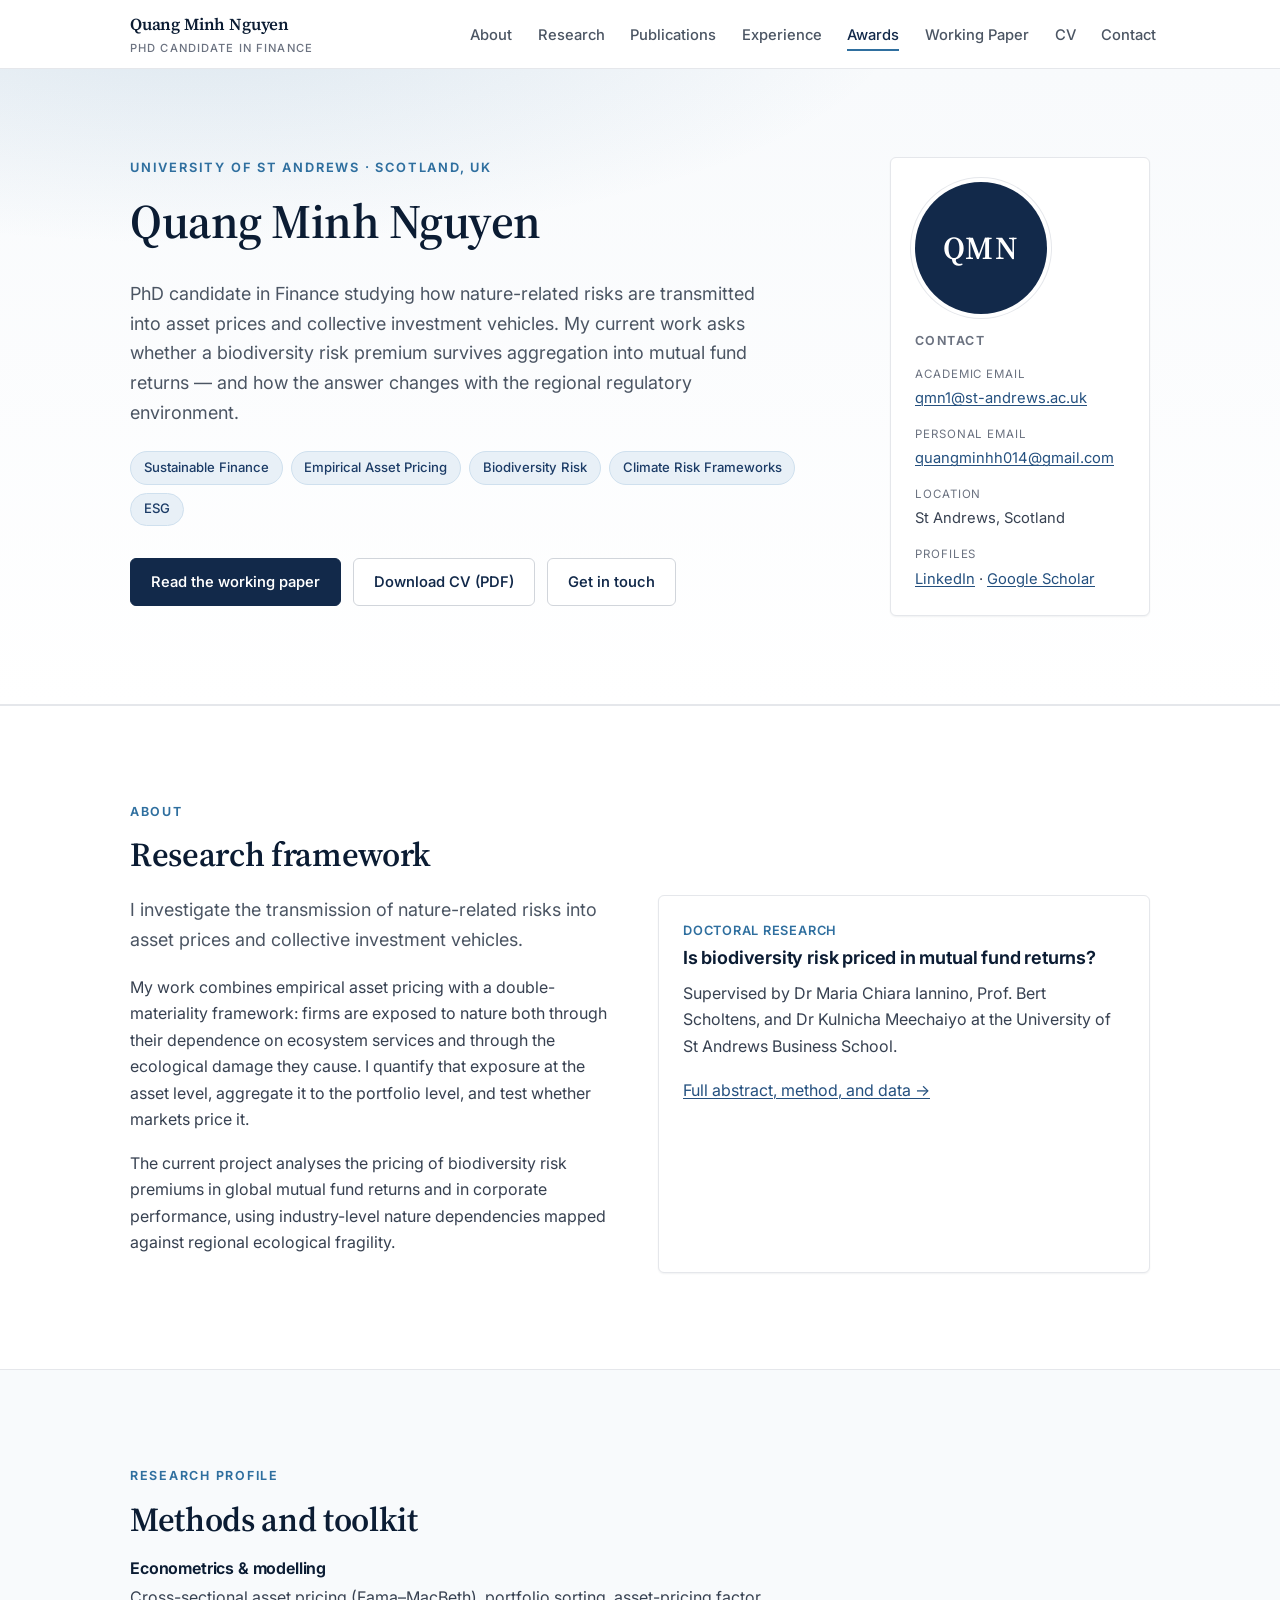
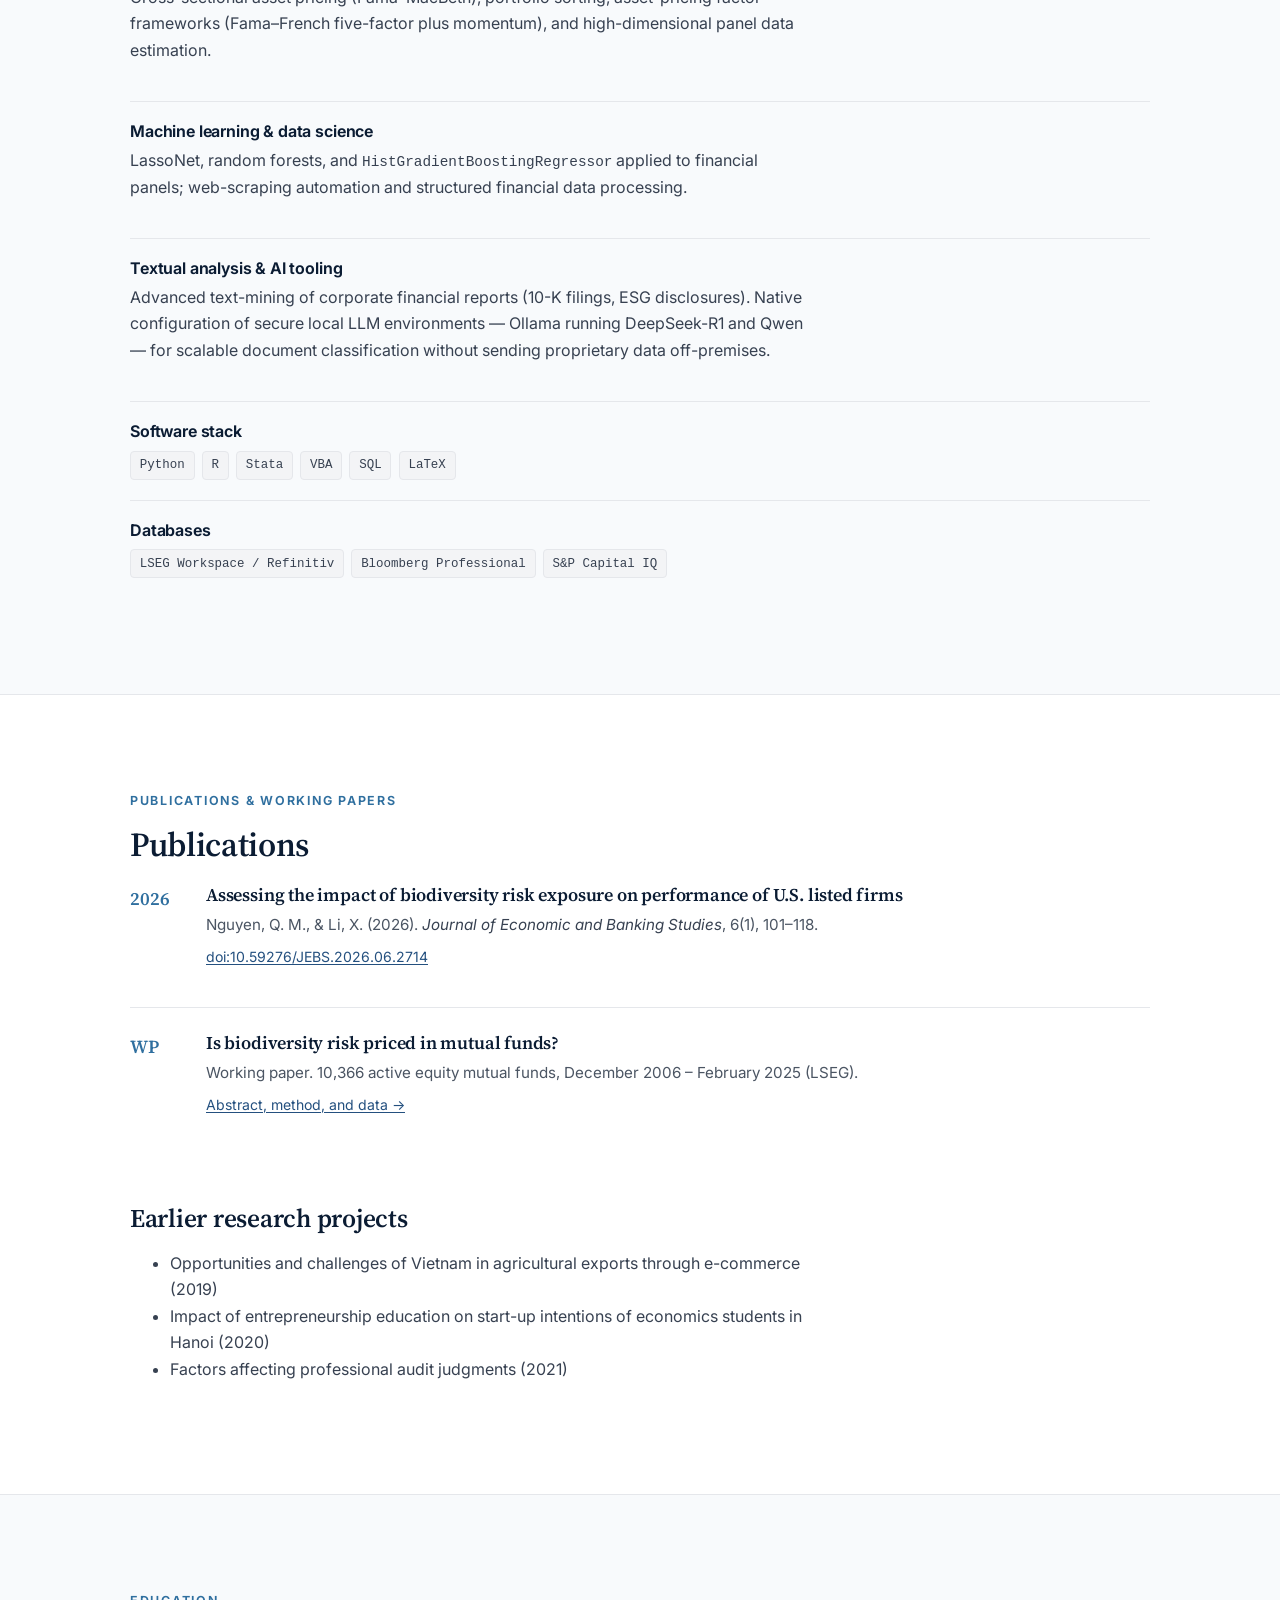
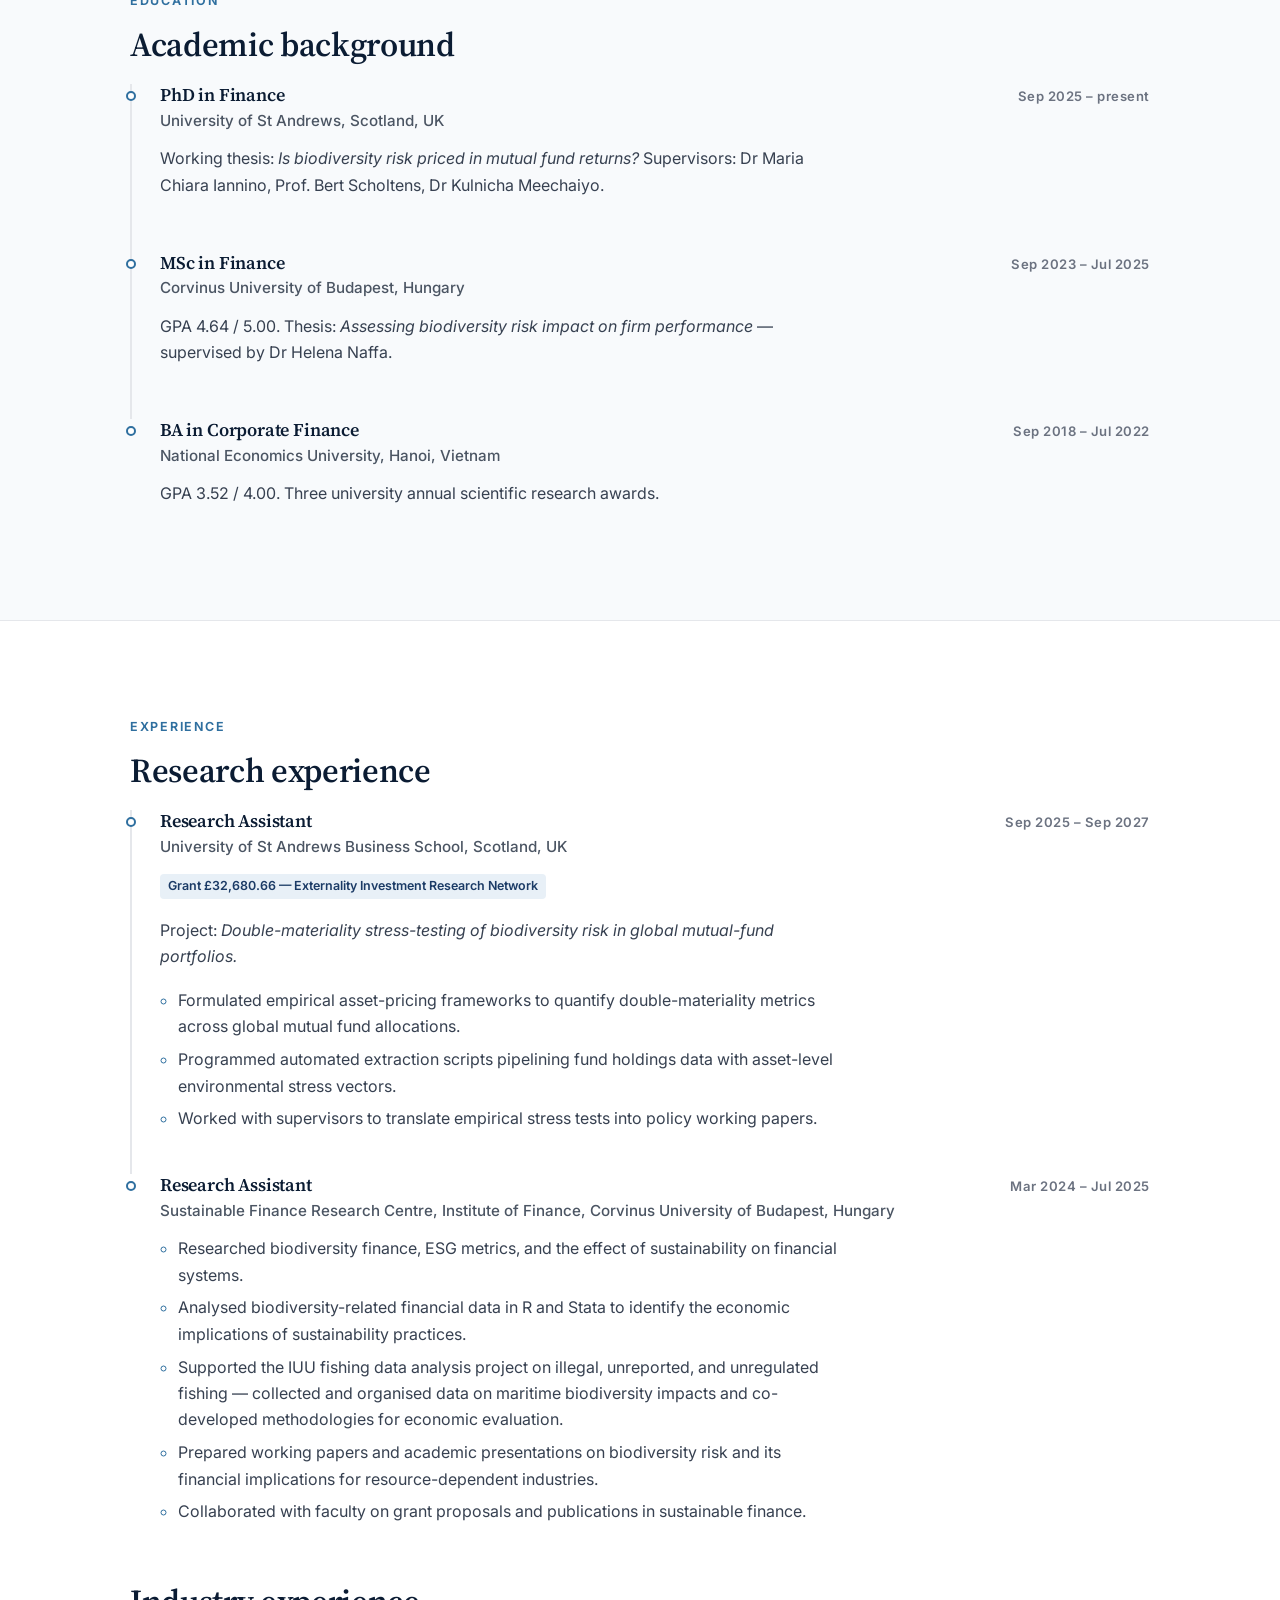
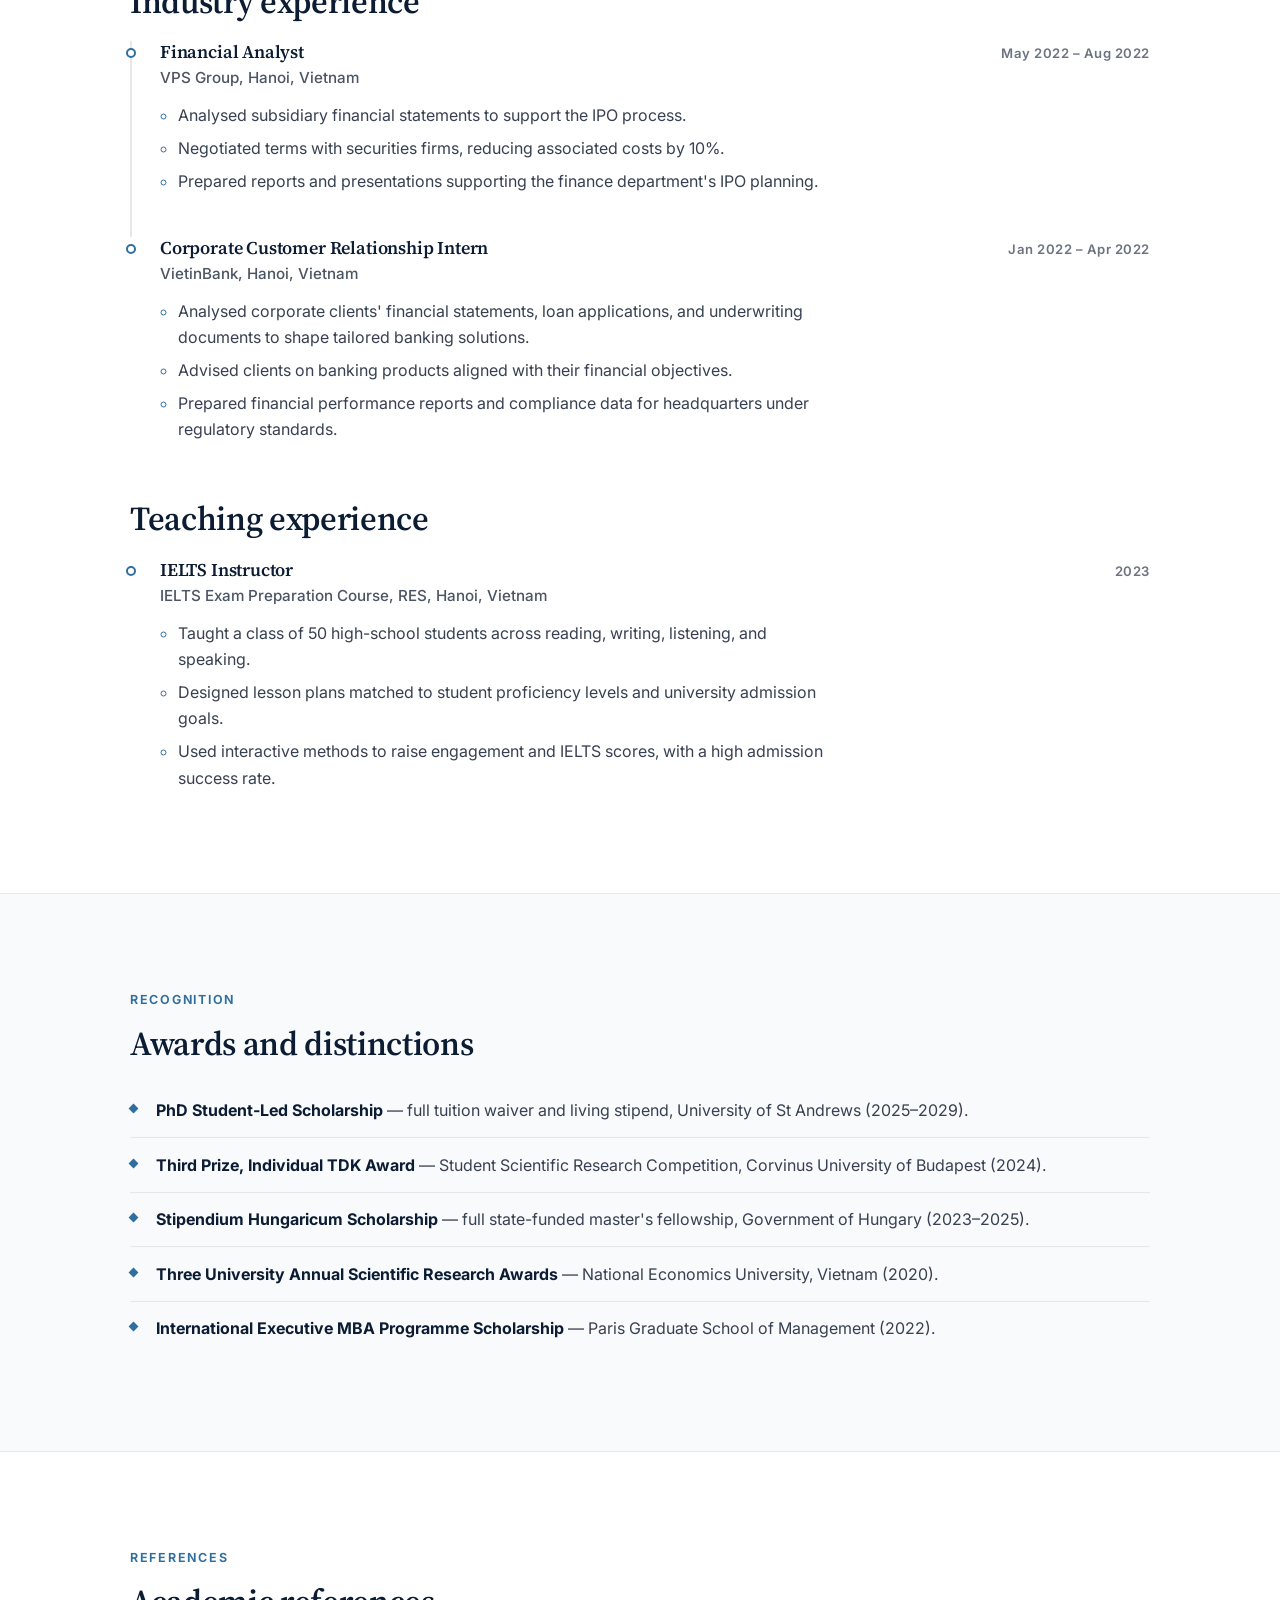
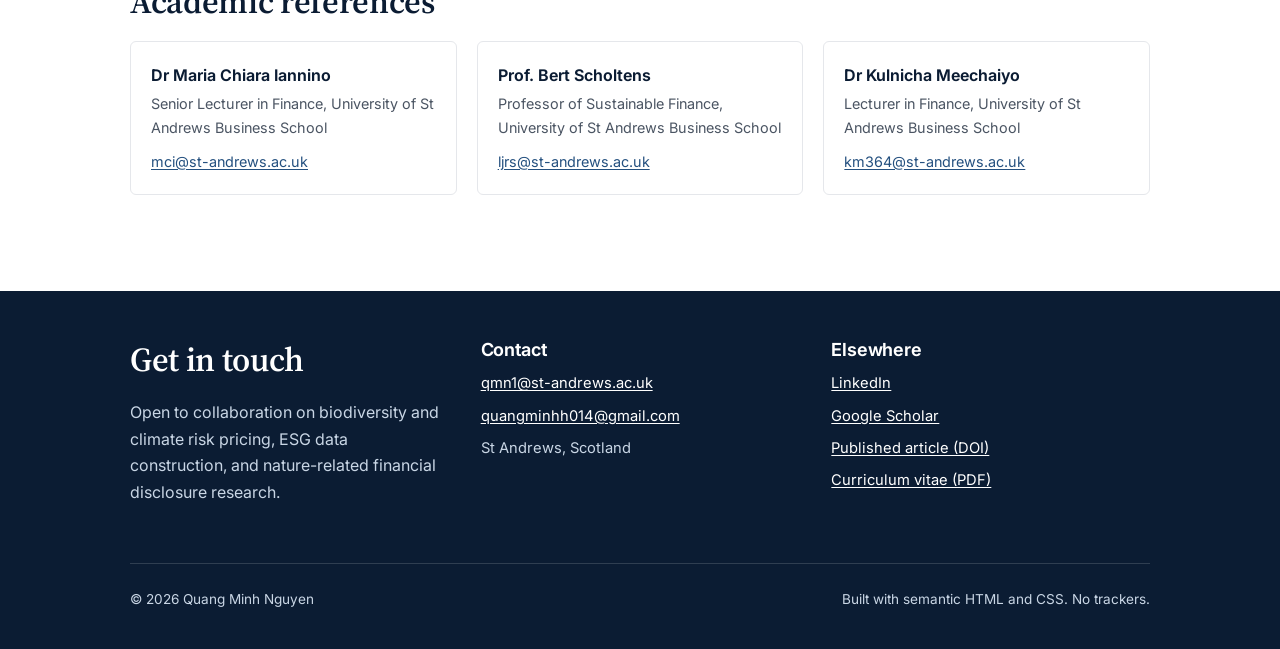
==== index.html @ 946a8c8c "Add academic portfolio site Static GitHub Pages site: profile, publications, experience, awards, ref" ====
<!DOCTYPE html>
<html lang="en">
<head>
<meta charset="utf-8">
<meta name="viewport" content="width=device-width, initial-scale=1">
<title>Quang Minh Nguyen — PhD Candidate in Finance, University of St Andrews</title>
<meta name="description" content="Quang Minh Nguyen is a PhD candidate in Finance at the University of St Andrews researching biodiversity risk, sustainable finance, and empirical asset pricing.">
<meta name="author" content="Quang Minh Nguyen">

<!-- Open Graph / social preview -->
<meta property="og:type" content="profile">
<meta property="og:title" content="Quang Minh Nguyen — PhD Candidate in Finance">
<meta property="og:description" content="Biodiversity risk, sustainable finance, and empirical asset pricing. University of St Andrews.">
<meta property="og:locale" content="en_GB">

<link rel="preconnect" href="https://fonts.googleapis.com">
<link rel="preconnect" href="https://fonts.gstatic.com" crossorigin>
<link href="https://fonts.googleapis.com/css2?family=Inter:wght@400;500;600;700&family=Source+Serif+4:opsz,wght@8..60,400;8..60,600&display=swap" rel="stylesheet">
<link rel="stylesheet" href="assets/css/style.css">

<!-- Structured data: helps Google Scholar / search surface the profile -->
<script type="application/ld+json">
{
  "@context": "https://schema.org",
  "@type": "Person",
  "name": "Quang Minh Nguyen",
  "jobTitle": "PhD Candidate in Finance",
  "email": "mailto:qmn1@st-andrews.ac.uk",
  "nationality": "Vietnamese",
  "affiliation": {
    "@type": "CollegeOrUniversity",
    "name": "University of St Andrews Business School"
  },
  "alumniOf": [
    { "@type": "CollegeOrUniversity", "name": "Corvinus University of Budapest" },
    { "@type": "CollegeOrUniversity", "name": "National Economics University, Hanoi" }
  ],
  "knowsAbout": [
    "Sustainable Finance",
    "Empirical Asset Pricing",
    "Biodiversity Risk",
    "Climate Risk Frameworks",
    "ESG"
  ]
}
</script>
</head>
<body>
<a class="skip-link" href="#main">Skip to main content</a>

<header class="site-header">
  <div class="wrap site-header__inner">
    <a class="brand" href="index.html">
      Quang Minh Nguyen
      <span>PhD Candidate in Finance</span>
    </a>

    <button class="nav-toggle" type="button" aria-expanded="false" aria-controls="site-nav" aria-label="Toggle navigation menu">
      Menu
    </button>

    <nav class="site-nav" id="site-nav" aria-label="Primary">
      <ul class="nav__list">
        <li><a href="#about">About</a></li>
        <li><a href="#research">Research</a></li>
        <li><a href="#publications">Publications</a></li>
        <li><a href="#experience">Experience</a></li>
        <li><a href="#awards">Awards</a></li>
        <li><a href="research.html">Working Paper</a></li>
        <li><a href="assets/cv/CV_NguyenQuangMinh.pdf" target="_blank" rel="noopener">CV</a></li>
        <li><a href="#contact">Contact</a></li>
      </ul>
    </nav>
  </div>
</header>

<main id="main">

  <!-- ================= HERO ================= -->
  <section class="hero" aria-labelledby="hero-title">
    <div class="wrap hero__grid">
      <div>
        <p class="hero__eyebrow">University of St Andrews · Scotland, UK</p>
        <h1 id="hero-title">Quang Minh Nguyen</h1>
        <p class="hero__lede">
          PhD candidate in Finance studying how nature-related risks are transmitted into
          asset prices and collective investment vehicles. My current work asks whether a
          biodiversity risk premium survives aggregation into mutual fund returns — and how
          the answer changes with the regional regulatory environment.
        </p>

        <ul class="keywords" aria-label="Research keywords">
          <li>Sustainable Finance</li>
          <li>Empirical Asset Pricing</li>
          <li>Biodiversity Risk</li>
          <li>Climate Risk Frameworks</li>
          <li>ESG</li>
        </ul>

        <div class="hero__actions">
          <a class="btn btn--primary" href="research.html">Read the working paper</a>
          <a class="btn btn--ghost" href="assets/cv/CV_NguyenQuangMinh.pdf" target="_blank" rel="noopener">Download CV (PDF)</a>
          <a class="btn btn--ghost" href="mailto:qmn1@st-andrews.ac.uk">Get in touch</a>
        </div>
      </div>

      <aside class="card-contact" aria-labelledby="contact-card-title">
        <!-- Portrait: save a square photo as assets/img/portrait.jpg.
             Until then the initials show; the <img> removes itself if the file is missing. -->
        <div class="portrait">
          <span class="portrait__initials" aria-hidden="true">QMN</span>
          <img src="assets/img/portrait.jpg" alt="Portrait of Quang Minh Nguyen"
               width="400" height="400" loading="eager" onerror="this.remove()">
        </div>
        <h2 id="contact-card-title">Contact</h2>
        <dl>
          <dt>Academic email</dt>
          <dd><a href="mailto:qmn1@st-andrews.ac.uk">qmn1@st-andrews.ac.uk</a></dd>

          <dt>Personal email</dt>
          <dd><a href="mailto:quangminhh014@gmail.com">quangminhh014@gmail.com</a></dd>

          <dt>Location</dt>
          <dd>St Andrews, Scotland</dd>

          <dt>Profiles</dt>
          <dd>
            <a href="https://www.linkedin.com/" rel="me noopener">LinkedIn</a> ·
            <a href="https://scholar.google.com/" rel="me noopener">Google&nbsp;Scholar</a>
          </dd>
        </dl>
      </aside>
    </div>
  </section>

  <!-- ================= ABOUT ================= -->
  <section class="section" id="about" aria-labelledby="about-title">
    <div class="wrap">
      <p class="section__label">About</p>
      <h2 id="about-title">Research framework</h2>

      <div class="grid-2">
        <div>
          <p class="lede">
            I investigate the transmission of nature-related risks into asset prices and
            collective investment vehicles.
          </p>
          <p>
            My work combines empirical asset pricing with a double-materiality framework:
            firms are exposed to nature both through their dependence on ecosystem services
            and through the ecological damage they cause. I quantify that exposure at the
            asset level, aggregate it to the portfolio level, and test whether markets price
            it.
          </p>
          <p>
            The current project analyses the pricing of biodiversity risk premiums in global
            mutual fund returns and in corporate performance, using industry-level nature
            dependencies mapped against regional ecological fragility.
          </p>
        </div>

        <div class="card">
          <p class="card__meta">Doctoral research</p>
          <h3>Is biodiversity risk priced in mutual fund returns?</h3>
          <p>
            Supervised by Dr Maria Chiara Iannino, Prof. Bert Scholtens, and
            Dr Kulnicha Meechaiyo at the University of St Andrews Business School.
          </p>
          <p style="margin-bottom:0"><a href="research.html">Full abstract, method, and data &rarr;</a></p>
        </div>
      </div>
    </div>
  </section>

  <!-- ================= RESEARCH PROFILE ================= -->
  <section class="section section--tint" id="research" aria-labelledby="research-title">
    <div class="wrap">
      <p class="section__label">Research profile</p>
      <h2 id="research-title">Methods and toolkit</h2>

      <ul class="profile-list">
        <li>
          <h3>Econometrics &amp; modelling</h3>
          <p>
            Cross-sectional asset pricing (Fama–MacBeth), portfolio sorting, asset-pricing
            factor frameworks (Fama–French five-factor plus momentum), and high-dimensional
            panel data estimation.
          </p>
        </li>
        <li>
          <h3>Machine learning &amp; data science</h3>
          <p>
            LassoNet, random forests, and <code>HistGradientBoostingRegressor</code> applied to
            financial panels; web-scraping automation and structured financial data processing.
          </p>
        </li>
        <li>
          <h3>Textual analysis &amp; AI tooling</h3>
          <p>
            Advanced text-mining of corporate financial reports (10-K filings, ESG disclosures).
            Native configuration of secure local LLM environments — Ollama running DeepSeek-R1
            and Qwen — for scalable document classification without sending proprietary data
            off-premises.
          </p>
        </li>
        <li>
          <h3>Software stack</h3>
          <ul class="chips">
            <li>Python</li><li>R</li><li>Stata</li><li>VBA</li><li>SQL</li><li>LaTeX</li>
          </ul>
        </li>
        <li>
          <h3>Databases</h3>
          <ul class="chips">
            <li>LSEG Workspace / Refinitiv</li><li>Bloomberg Professional</li><li>S&amp;P Capital IQ</li>
          </ul>
        </li>
      </ul>
    </div>
  </section>

  <!-- ================= PUBLICATIONS ================= -->
  <section class="section" id="publications" aria-labelledby="publications-title">
    <div class="wrap">
      <p class="section__label">Publications &amp; working papers</p>
      <h2 id="publications-title">Publications</h2>

      <ol class="pub-list">
        <li class="pub">
          <span class="pub__year">2026</span>
          <div>
            <h3 class="pub__title">
              Assessing the impact of biodiversity risk exposure on performance of U.S. listed firms
            </h3>
            <p class="pub__venue">
              Nguyen, Q. M., &amp; Li, X. (2026). <em>Journal of Economic and Banking Studies</em>,
              6(1), 101–118.
            </p>
            <p class="pub__links">
              <a href="https://doi.org/10.59276/JEBS.2026.06.2714" rel="noopener">
                doi:10.59276/JEBS.2026.06.2714
              </a>
            </p>
          </div>
        </li>

        <li class="pub">
          <span class="pub__year">WP</span>
          <div>
            <h3 class="pub__title">Is biodiversity risk priced in mutual funds?</h3>
            <p class="pub__venue">
              Working paper. 10,366 active equity mutual funds, December 2006 – February 2025 (LSEG).
            </p>
            <p class="pub__links">
              <a href="research.html">Abstract, method, and data &rarr;</a>
            </p>
          </div>
        </li>
      </ol>

      <h3 style="margin-top:3rem">Earlier research projects</h3>
      <ul>
        <li>Opportunities and challenges of Vietnam in agricultural exports through e-commerce (2019)</li>
        <li>Impact of entrepreneurship education on start-up intentions of economics students in Hanoi (2020)</li>
        <li>Factors affecting professional audit judgments (2021)</li>
      </ul>
    </div>
  </section>

  <!-- ================= EDUCATION ================= -->
  <section class="section section--tint" id="education" aria-labelledby="education-title">
    <div class="wrap">
      <p class="section__label">Education</p>
      <h2 id="education-title">Academic background</h2>

      <ol class="timeline">
        <li>
          <div class="entry__head">
            <div>
              <h3 class="entry__title">PhD in Finance</h3>
              <span class="entry__org">University of St Andrews, Scotland, UK</span>
            </div>
            <span class="entry__date">Sep 2025 – present</span>
          </div>
          <div class="entry__body">
            <p>
              Working thesis: <em>Is biodiversity risk priced in mutual fund returns?</em>
              Supervisors: Dr Maria Chiara Iannino, Prof. Bert Scholtens, Dr Kulnicha Meechaiyo.
            </p>
          </div>
        </li>

        <li>
          <div class="entry__head">
            <div>
              <h3 class="entry__title">MSc in Finance</h3>
              <span class="entry__org">Corvinus University of Budapest, Hungary</span>
            </div>
            <span class="entry__date">Sep 2023 – Jul 2025</span>
          </div>
          <div class="entry__body">
            <p>
              GPA 4.64 / 5.00. Thesis: <em>Assessing biodiversity risk impact on firm performance</em>
              — supervised by Dr Helena Naffa.
            </p>
          </div>
        </li>

        <li>
          <div class="entry__head">
            <div>
              <h3 class="entry__title">BA in Corporate Finance</h3>
              <span class="entry__org">National Economics University, Hanoi, Vietnam</span>
            </div>
            <span class="entry__date">Sep 2018 – Jul 2022</span>
          </div>
          <div class="entry__body">
            <p>GPA 3.52 / 4.00. Three university annual scientific research awards.</p>
          </div>
        </li>
      </ol>
    </div>
  </section>

  <!-- ================= EXPERIENCE ================= -->
  <section class="section" id="experience" aria-labelledby="experience-title">
    <div class="wrap">
      <p class="section__label">Experience</p>
      <h2 id="experience-title">Research experience</h2>

      <ol class="timeline">
        <li>
          <div class="entry__head">
            <div>
              <h3 class="entry__title">Research Assistant</h3>
              <span class="entry__org">University of St Andrews Business School, Scotland, UK</span>
            </div>
            <span class="entry__date">Sep 2025 – Sep 2027</span>
          </div>
          <div class="entry__body">
            <p>
              <span class="tag-note">Grant £32,680.66 — Externality Investment Research Network</span>
            </p>
            <p>
              Project: <em>Double-materiality stress-testing of biodiversity risk in global
              mutual-fund portfolios.</em>
            </p>
            <ul>
              <li>Formulated empirical asset-pricing frameworks to quantify double-materiality metrics across global mutual fund allocations.</li>
              <li>Programmed automated extraction scripts pipelining fund holdings data with asset-level environmental stress vectors.</li>
              <li>Worked with supervisors to translate empirical stress tests into policy working papers.</li>
            </ul>
          </div>
        </li>

        <li>
          <div class="entry__head">
            <div>
              <h3 class="entry__title">Research Assistant</h3>
              <span class="entry__org">Sustainable Finance Research Centre, Institute of Finance, Corvinus University of Budapest, Hungary</span>
            </div>
            <span class="entry__date">Mar 2024 – Jul 2025</span>
          </div>
          <div class="entry__body">
            <ul>
              <li>Researched biodiversity finance, ESG metrics, and the effect of sustainability on financial systems.</li>
              <li>Analysed biodiversity-related financial data in R and Stata to identify the economic implications of sustainability practices.</li>
              <li>Supported the IUU fishing data analysis project on illegal, unreported, and unregulated fishing — collected and organised data on maritime biodiversity impacts and co-developed methodologies for economic evaluation.</li>
              <li>Prepared working papers and academic presentations on biodiversity risk and its financial implications for resource-dependent industries.</li>
              <li>Collaborated with faculty on grant proposals and publications in sustainable finance.</li>
            </ul>
          </div>
        </li>
      </ol>

      <h2 style="margin-top:3.5rem">Industry experience</h2>
      <ol class="timeline">
        <li>
          <div class="entry__head">
            <div>
              <h3 class="entry__title">Financial Analyst</h3>
              <span class="entry__org">VPS Group, Hanoi, Vietnam</span>
            </div>
            <span class="entry__date">May 2022 – Aug 2022</span>
          </div>
          <div class="entry__body">
            <ul>
              <li>Analysed subsidiary financial statements to support the IPO process.</li>
              <li>Negotiated terms with securities firms, reducing associated costs by 10%.</li>
              <li>Prepared reports and presentations supporting the finance department's IPO planning.</li>
            </ul>
          </div>
        </li>

        <li>
          <div class="entry__head">
            <div>
              <h3 class="entry__title">Corporate Customer Relationship Intern</h3>
              <span class="entry__org">VietinBank, Hanoi, Vietnam</span>
            </div>
            <span class="entry__date">Jan 2022 – Apr 2022</span>
          </div>
          <div class="entry__body">
            <ul>
              <li>Analysed corporate clients' financial statements, loan applications, and underwriting documents to shape tailored banking solutions.</li>
              <li>Advised clients on banking products aligned with their financial objectives.</li>
              <li>Prepared financial performance reports and compliance data for headquarters under regulatory standards.</li>
            </ul>
          </div>
        </li>
      </ol>

      <h2 style="margin-top:3.5rem" id="teaching">Teaching experience</h2>
      <ol class="timeline">
        <li>
          <div class="entry__head">
            <div>
              <h3 class="entry__title">IELTS Instructor</h3>
              <span class="entry__org">IELTS Exam Preparation Course, RES, Hanoi, Vietnam</span>
            </div>
            <span class="entry__date">2023</span>
          </div>
          <div class="entry__body">
            <ul>
              <li>Taught a class of 50 high-school students across reading, writing, listening, and speaking.</li>
              <li>Designed lesson plans matched to student proficiency levels and university admission goals.</li>
              <li>Used interactive methods to raise engagement and IELTS scores, with a high admission success rate.</li>
            </ul>
          </div>
        </li>
      </ol>
    </div>
  </section>

  <!-- ================= AWARDS ================= -->
  <section class="section section--tint" id="awards" aria-labelledby="awards-title">
    <div class="wrap">
      <p class="section__label">Recognition</p>
      <h2 id="awards-title">Awards and distinctions</h2>

      <ul class="awards">
        <li>
          <strong>PhD Student-Led Scholarship</strong> — full tuition waiver and living stipend,
          University of St Andrews (2025–2029).
        </li>
        <li>
          <strong>Third Prize, Individual TDK Award</strong> — Student Scientific Research
          Competition, Corvinus University of Budapest (2024).
        </li>
        <li>
          <strong>Stipendium Hungaricum Scholarship</strong> — full state-funded master's
          fellowship, Government of Hungary (2023–2025).
        </li>
        <li>
          <strong>Three University Annual Scientific Research Awards</strong> —
          National Economics University, Vietnam (2020).
        </li>
        <li>
          <strong>International Executive MBA Programme Scholarship</strong> —
          Paris Graduate School of Management (2022).
        </li>
      </ul>
    </div>
  </section>

  <!-- ================= REFERENCES ================= -->
  <section class="section" id="references" aria-labelledby="references-title">
    <div class="wrap">
      <p class="section__label">References</p>
      <h2 id="references-title">Academic references</h2>

      <ul class="refs">
        <li>
          <span class="name">Dr Maria Chiara Iannino</span>
          <span class="role">Senior Lecturer in Finance, University of St Andrews Business School</span>
          <a href="mailto:mci@st-andrews.ac.uk">mci@st-andrews.ac.uk</a>
        </li>
        <li>
          <span class="name">Prof. Bert Scholtens</span>
          <span class="role">Professor of Sustainable Finance, University of St Andrews Business School</span>
          <a href="mailto:ljrs@st-andrews.ac.uk">ljrs@st-andrews.ac.uk</a>
        </li>
        <li>
          <span class="name">Dr Kulnicha Meechaiyo</span>
          <span class="role">Lecturer in Finance, University of St Andrews Business School</span>
          <a href="mailto:km364@st-andrews.ac.uk">km364@st-andrews.ac.uk</a>
        </li>
      </ul>
    </div>
  </section>

</main>

<footer class="site-footer" id="contact">
  <div class="wrap">
    <div class="site-footer__grid">
      <div>
        <h2>Get in touch</h2>
        <p>
          Open to collaboration on biodiversity and climate risk pricing, ESG data
          construction, and nature-related financial disclosure research.
        </p>
      </div>
      <div>
        <h4 style="color:#fff">Contact</h4>
        <ul>
          <li><a href="mailto:qmn1@st-andrews.ac.uk">qmn1@st-andrews.ac.uk</a></li>
          <li><a href="mailto:quangminhh014@gmail.com">quangminhh014@gmail.com</a></li>
          <li>St Andrews, Scotland</li>
        </ul>
      </div>
      <div>
        <h4 style="color:#fff">Elsewhere</h4>
        <ul>
          <li><a href="https://www.linkedin.com/" rel="me noopener">LinkedIn</a></li>
          <li><a href="https://scholar.google.com/" rel="me noopener">Google Scholar</a></li>
          <li><a href="https://doi.org/10.59276/JEBS.2026.06.2714" rel="noopener">Published article (DOI)</a></li>
          <li><a href="assets/cv/CV_NguyenQuangMinh.pdf" target="_blank" rel="noopener">Curriculum vitae (PDF)</a></li>
        </ul>
      </div>
    </div>

    <div class="site-footer__bottom">
      <span>&copy; <span id="year">2026</span> Quang Minh Nguyen</span>
      <span>Built with semantic HTML and CSS. No trackers.</span>
    </div>
  </div>
</footer>

<script src="assets/js/main.js" defer></script>
</body>
</html>
---- assets/css/style.css ----
/* ==========================================================================
   Quang Minh Nguyen — academic portfolio
   Palette: navy / slate / white. No framework, no build step.
   ========================================================================== */

/* ---------- Design tokens ---------- */
:root {
  --navy-900: #0b1c33;
  --navy-800: #12294a;
  --navy-700: #1b3b66;
  --navy-600: #24507f;
  --accent:   #2f6f9f;
  --accent-soft: #e8f0f7;

  --slate-900: #1f2937;
  --slate-700: #374151;
  --slate-600: #4b5563;
  --slate-500: #6b7280;
  --slate-300: #d1d5db;
  --slate-200: #e5e7eb;
  --slate-100: #f3f4f6;
  --slate-50:  #f8fafc;

  --white: #ffffff;

  --font-sans: "Inter", -apple-system, BlinkMacSystemFont, "Segoe UI", Roboto,
               "Helvetica Neue", Arial, sans-serif;
  --font-serif: "Source Serif 4", Georgia, "Times New Roman", serif;
  --font-mono: ui-monospace, SFMono-Regular, "SF Mono", Menlo, Consolas, monospace;

  --measure: 68ch;
  --wrap: 1100px;
  --wrap-narrow: 780px;

  --step-0: 1rem;
  --step-1: 1.125rem;
  --step-2: clamp(1.3rem, 1.1rem + 0.7vw, 1.6rem);
  --step-3: clamp(1.6rem, 1.3rem + 1.2vw, 2.1rem);
  --step-4: clamp(2rem, 1.5rem + 2.4vw, 3rem);

  --radius: 6px;
  --shadow-sm: 0 1px 2px rgba(11, 28, 51, 0.06);
  --shadow-md: 0 4px 16px rgba(11, 28, 51, 0.08);

  --space-section: clamp(3.5rem, 2rem + 6vw, 6rem);
}

/* ---------- Reset / base ---------- */
*,
*::before,
*::after { box-sizing: border-box; }

html {
  scroll-behavior: smooth;
  scroll-padding-top: 5.5rem; /* fixed header offset for anchor links */
  -webkit-text-size-adjust: 100%;
}

@media (prefers-reduced-motion: reduce) {
  html { scroll-behavior: auto; }
  *, *::before, *::after {
    animation-duration: 0.01ms !important;
    transition-duration: 0.01ms !important;
  }
}

body {
  margin: 0;
  font-family: var(--font-sans);
  font-size: var(--step-0);
  line-height: 1.65;
  color: var(--slate-700);
  background: var(--white);
  -webkit-font-smoothing: antialiased;
}

h1, h2, h3, h4 {
  font-family: var(--font-serif);
  color: var(--navy-900);
  line-height: 1.2;
  margin: 0 0 0.6em;
  font-weight: 600;
  letter-spacing: -0.01em;
}

h1 { font-size: var(--step-4); }
h2 { font-size: var(--step-3); }
h3 { font-size: var(--step-2); }
h4 { font-size: var(--step-1); font-family: var(--font-sans); font-weight: 650; }

p { margin: 0 0 1.1em; max-width: var(--measure); }
ul, ol { max-width: var(--measure); }

a {
  color: var(--navy-600);
  text-decoration: underline;
  text-decoration-thickness: 1px;
  text-underline-offset: 2px;
  transition: color 0.15s ease;
}
a:hover { color: var(--accent); }

a:focus-visible,
button:focus-visible,
summary:focus-visible {
  outline: 2px solid var(--accent);
  outline-offset: 3px;
  border-radius: 2px;
}

img { max-width: 100%; height: auto; display: block; }

hr {
  border: 0;
  border-top: 1px solid var(--slate-200);
  margin: 2.5rem 0;
}

code, kbd { font-family: var(--font-mono); font-size: 0.9em; }

/* ---------- Layout helpers ---------- */
.wrap {
  width: 100%;
  max-width: var(--wrap);
  margin-inline: auto;
  padding-inline: clamp(1.25rem, 4vw, 2.5rem);
}

.wrap--narrow { max-width: var(--wrap-narrow); }

.section {
  padding-block: var(--space-section);
  border-top: 1px solid var(--slate-200);
}

.section:first-of-type { border-top: 0; }

.section--tint { background: var(--slate-50); }

.section__label {
  font-family: var(--font-sans);
  font-size: 0.78rem;
  font-weight: 650;
  letter-spacing: 0.14em;
  text-transform: uppercase;
  color: var(--accent);
  margin-bottom: 0.75rem;
}

.skip-link {
  position: absolute;
  left: -9999px;
  top: 0;
  background: var(--navy-900);
  color: var(--white);
  padding: 0.75rem 1.25rem;
  z-index: 200;
}
.skip-link:focus { left: 0; }

.visually-hidden {
  position: absolute;
  width: 1px; height: 1px;
  padding: 0; margin: -1px;
  overflow: hidden;
  clip: rect(0 0 0 0);
  white-space: nowrap;
  border: 0;
}

/* ---------- Header / navigation ---------- */
.site-header {
  position: sticky;
  top: 0;
  z-index: 100;
  background: rgba(255, 255, 255, 0.92);
  backdrop-filter: saturate(180%) blur(10px);
  border-bottom: 1px solid var(--slate-200);
}

.site-header__inner {
  display: flex;
  align-items: center;
  justify-content: space-between;
  gap: 1rem;
  min-height: 4.25rem;
}

.brand {
  font-family: var(--font-serif);
  font-size: 1.05rem;
  font-weight: 600;
  color: var(--navy-900);
  text-decoration: none;
  letter-spacing: -0.01em;
  white-space: nowrap;
}
.brand span {
  display: block;
  font-family: var(--font-sans);
  font-size: 0.7rem;
  font-weight: 500;
  letter-spacing: 0.1em;
  text-transform: uppercase;
  color: var(--slate-500);
}

.nav-toggle {
  display: none;
  background: none;
  border: 1px solid var(--slate-300);
  border-radius: var(--radius);
  padding: 0.5rem 0.7rem;
  cursor: pointer;
  color: var(--navy-800);
  line-height: 1;
}

.nav__list {
  display: flex;
  align-items: center;
  gap: clamp(0.75rem, 2vw, 1.75rem);
  list-style: none;
  margin: 0;
  padding: 0;
}

.nav__list a {
  font-size: 0.92rem;
  font-weight: 500;
  color: var(--slate-600);
  text-decoration: none;
  padding-block: 0.35rem;
  border-bottom: 2px solid transparent;
  white-space: nowrap;
}
.nav__list a:hover,
.nav__list a[aria-current="page"],
.nav__list a.is-active {
  color: var(--navy-800);
  border-bottom-color: var(--accent);
}

@media (max-width: 1000px) {
  .nav-toggle { display: block; }
  .site-nav {
    position: absolute;
    inset-inline: 0;
    top: 100%;
    background: var(--white);
    border-bottom: 1px solid var(--slate-200);
    box-shadow: var(--shadow-md);
    display: none;
  }
  .site-nav.is-open { display: block; }
  .nav__list {
    flex-direction: column;
    align-items: stretch;
    gap: 0;
    padding: 0.5rem clamp(1.25rem, 4vw, 2.5rem) 1rem;
  }
  .nav__list li + li { border-top: 1px solid var(--slate-100); }
  .nav__list a {
    display: block;
    padding: 0.85rem 0;
    border-bottom: 0;
    border-left: 3px solid transparent;
    padding-left: 0.75rem;
  }
  .nav__list a:hover,
  .nav__list a[aria-current="page"],
  .nav__list a.is-active { border-left-color: var(--accent); }
}

/* ---------- Hero ---------- */
.hero {
  background:
    radial-gradient(1200px 400px at 15% -10%, rgba(47, 111, 159, 0.14), transparent 60%),
    linear-gradient(180deg, var(--slate-50), var(--white));
  padding-block: clamp(3rem, 2rem + 5vw, 5.5rem);
  border-bottom: 1px solid var(--slate-200);
}

.hero__grid {
  display: grid;
  grid-template-columns: minmax(0, 1fr) 260px;
  gap: clamp(2rem, 5vw, 4rem);
  align-items: start;
}

@media (max-width: 860px) {
  .hero__grid { grid-template-columns: minmax(0, 1fr); }
}

.hero__eyebrow {
  font-size: 0.8rem;
  font-weight: 650;
  letter-spacing: 0.14em;
  text-transform: uppercase;
  color: var(--accent);
  margin-bottom: 0.9rem;
}

.hero__lede {
  font-size: var(--step-1);
  color: var(--slate-600);
  max-width: 60ch;
}

.keywords {
  display: flex;
  flex-wrap: wrap;
  gap: 0.5rem;
  list-style: none;
  padding: 0;
  margin: 1.5rem 0 0;
  max-width: none;
}
.keywords li {
  font-size: 0.82rem;
  font-weight: 500;
  color: var(--navy-700);
  background: var(--accent-soft);
  border: 1px solid #cfe0ee;
  border-radius: 999px;
  padding: 0.3rem 0.8rem;
}

.hero__actions {
  display: flex;
  flex-wrap: wrap;
  gap: 0.75rem;
  margin-top: 2rem;
}

.btn {
  display: inline-flex;
  align-items: center;
  gap: 0.5rem;
  font-size: 0.92rem;
  font-weight: 550;
  padding: 0.7rem 1.25rem;
  border-radius: var(--radius);
  text-decoration: none;
  border: 1px solid transparent;
  transition: background-color 0.15s ease, color 0.15s ease, border-color 0.15s ease;
}
.btn--primary {
  background: var(--navy-800);
  color: var(--white);
  border-color: var(--navy-800);
}
.btn--primary:hover { background: var(--navy-600); border-color: var(--navy-600); color: var(--white); }
.btn--ghost {
  background: var(--white);
  color: var(--navy-800);
  border-color: var(--slate-300);
}
.btn--ghost:hover { border-color: var(--accent); color: var(--accent); }

/* Contact card in hero */
.card-contact {
  background: var(--white);
  border: 1px solid var(--slate-200);
  border-radius: var(--radius);
  box-shadow: var(--shadow-sm);
  padding: 1.5rem;
}
.card-contact h2 {
  font-family: var(--font-sans);
  font-size: 0.78rem;
  font-weight: 650;
  letter-spacing: 0.12em;
  text-transform: uppercase;
  color: var(--slate-500);
  margin-bottom: 1rem;
}
.portrait {
  position: relative;
  width: 132px;
  aspect-ratio: 1;
  margin: 0 0 1.25rem;
  border-radius: 50%;
  overflow: hidden;
  background: var(--navy-800);
  box-shadow: 0 0 0 4px var(--white), 0 0 0 5px var(--slate-200);
}
.portrait__initials {
  position: absolute;
  inset: 0;
  display: grid;
  place-items: center;
  font-family: var(--font-serif);
  font-size: 2rem;
  font-weight: 600;
  letter-spacing: 0.04em;
  color: var(--white);
}
.portrait img {
  position: relative; /* sits over the initials once the file exists */
  width: 100%;
  height: 100%;
  object-fit: cover;
}

.card-contact dl { margin: 0; }
.card-contact dt {
  font-size: 0.72rem;
  letter-spacing: 0.08em;
  text-transform: uppercase;
  color: var(--slate-500);
  margin-top: 0.9rem;
}
.card-contact dt:first-child { margin-top: 0; }
.card-contact dd {
  margin: 0.15rem 0 0;
  font-size: 0.92rem;
  overflow-wrap: anywhere;
}

/* ---------- Prose blocks ---------- */
.lede {
  font-size: var(--step-1);
  color: var(--slate-600);
}

.grid-2 {
  display: grid;
  grid-template-columns: repeat(auto-fit, minmax(280px, 1fr));
  gap: clamp(1.25rem, 3vw, 2.25rem);
}

.grid-3 {
  display: grid;
  grid-template-columns: repeat(auto-fit, minmax(240px, 1fr));
  gap: clamp(1.25rem, 3vw, 2rem);
}

.card {
  background: var(--white);
  border: 1px solid var(--slate-200);
  border-radius: var(--radius);
  padding: 1.5rem;
  box-shadow: var(--shadow-sm);
}
.card h3 { font-size: var(--step-1); font-family: var(--font-sans); font-weight: 650; }
.card p:last-child, .card ul:last-child { margin-bottom: 0; }

.card__meta {
  font-size: 0.8rem;
  letter-spacing: 0.06em;
  text-transform: uppercase;
  color: var(--accent);
  font-weight: 600;
  margin-bottom: 0.4rem;
}

/* ---------- Timeline (education / experience) ---------- */
.timeline {
  list-style: none;
  margin: 0;
  padding: 0;
  max-width: none;
}

.timeline > li {
  position: relative;
  padding: 0 0 2.25rem 1.75rem;
  border-left: 2px solid var(--slate-200);
}
.timeline > li:last-child { padding-bottom: 0; border-left-color: transparent; }
.timeline > li::before {
  content: "";
  position: absolute;
  left: -6px;
  top: 0.45rem;
  width: 10px;
  height: 10px;
  border-radius: 50%;
  background: var(--white);
  border: 2px solid var(--accent);
}

.entry__head {
  display: flex;
  flex-wrap: wrap;
  align-items: baseline;
  justify-content: space-between;
  gap: 0.25rem 1rem;
}
.entry__title {
  font-family: var(--font-serif);
  font-size: var(--step-1);
  font-weight: 600;
  color: var(--navy-900);
  margin: 0;
}
.entry__org {
  display: block;
  font-family: var(--font-sans);
  font-size: 0.95rem;
  font-weight: 500;
  color: var(--slate-600);
  margin-top: 0.15rem;
}
.entry__date {
  font-size: 0.82rem;
  font-weight: 600;
  letter-spacing: 0.04em;
  color: var(--slate-500);
  white-space: nowrap;
}
.entry__body { margin-top: 0.75rem; }
.entry__body ul { padding-left: 1.15rem; margin: 0.5rem 0 0; }
.entry__body li { margin-bottom: 0.4rem; }
.entry__body li::marker { color: var(--accent); }

.tag-note {
  display: inline-block;
  font-size: 0.78rem;
  font-weight: 600;
  color: var(--navy-700);
  background: var(--accent-soft);
  border-radius: 4px;
  padding: 0.15rem 0.5rem;
}

/* ---------- Publications ---------- */
.pub-list { list-style: none; padding: 0; margin: 0; max-width: none; }
.pub {
  display: grid;
  grid-template-columns: 3.5rem minmax(0, 1fr);
  gap: 1.25rem;
  padding: 1.5rem 0;
  border-top: 1px solid var(--slate-200);
}
.pub:first-child { border-top: 0; padding-top: 0; }
.pub__year {
  font-family: var(--font-serif);
  font-size: 1.15rem;
  font-weight: 600;
  color: var(--accent);
}
.pub__title {
  font-family: var(--font-serif);
  font-size: var(--step-1);
  color: var(--navy-900);
  margin: 0 0 0.35rem;
}
.pub__venue { margin: 0 0 0.5rem; color: var(--slate-600); font-size: 0.95rem; }
.pub__venue em { color: var(--slate-700); }
.pub__links { display: flex; flex-wrap: wrap; gap: 1rem; font-size: 0.88rem; }

@media (max-width: 560px) {
  .pub { grid-template-columns: minmax(0, 1fr); gap: 0.35rem; }
}

/* ---------- Skills / research profile ---------- */
.profile-list { list-style: none; padding: 0; margin: 0; max-width: none; }
.profile-list > li { padding: 1.25rem 0; border-top: 1px solid var(--slate-200); }
.profile-list > li:first-child { border-top: 0; padding-top: 0; }
.profile-list h3 {
  font-family: var(--font-sans);
  font-size: 1rem;
  font-weight: 650;
  margin-bottom: 0.35rem;
}

.chips { display: flex; flex-wrap: wrap; gap: 0.45rem; list-style: none; padding: 0; margin: 0.6rem 0 0; max-width: none; }
.chips li {
  font-family: var(--font-mono);
  font-size: 0.78rem;
  color: var(--slate-700);
  background: var(--slate-100);
  border: 1px solid var(--slate-200);
  border-radius: 4px;
  padding: 0.2rem 0.55rem;
}

/* ---------- Awards ---------- */
.awards { list-style: none; padding: 0; margin: 0; max-width: none; }
.awards li {
  position: relative;
  padding: 0.85rem 0 0.85rem 1.6rem;
  border-bottom: 1px solid var(--slate-200);
}
.awards li:last-child { border-bottom: 0; }
.awards li::before {
  content: "";
  position: absolute;
  left: 0;
  top: 1.35rem;
  width: 7px; height: 7px;
  background: var(--accent);
  transform: rotate(45deg);
}
.awards strong { color: var(--navy-900); }

/* ---------- Abstract / paper callout ---------- */
.paper {
  background: var(--white);
  border: 1px solid var(--slate-200);
  border-left: 4px solid var(--navy-700);
  border-radius: var(--radius);
  padding: clamp(1.5rem, 3vw, 2.25rem);
  box-shadow: var(--shadow-sm);
}
.paper__status {
  display: inline-block;
  font-size: 0.72rem;
  font-weight: 700;
  letter-spacing: 0.1em;
  text-transform: uppercase;
  color: var(--white);
  background: var(--navy-700);
  border-radius: 3px;
  padding: 0.2rem 0.55rem;
  margin-bottom: 0.9rem;
}
.abstract { font-family: var(--font-serif); font-size: 1.05rem; }
.abstract p { max-width: var(--measure); }

.stats {
  display: grid;
  grid-template-columns: repeat(auto-fit, minmax(150px, 1fr));
  gap: 1px;
  background: var(--slate-200);
  border: 1px solid var(--slate-200);
  border-radius: var(--radius);
  overflow: hidden;
  margin: 1.75rem 0;
  list-style: none;
  padding: 0;
  max-width: none;
}
.stats li { background: var(--white); padding: 1.1rem 1.25rem; }
.stats dt {
  font-size: 0.72rem;
  letter-spacing: 0.08em;
  text-transform: uppercase;
  color: var(--slate-500);
}
.stats dd {
  margin: 0.2rem 0 0;
  font-family: var(--font-serif);
  font-size: 1.35rem;
  font-weight: 600;
  color: var(--navy-900);
}

/* ---------- Math ---------- */
.math-block {
  margin: 1.75rem 0;
  padding: 1.25rem 1.5rem;
  background: var(--slate-50);
  border: 1px solid var(--slate-200);
  border-radius: var(--radius);
  overflow-x: auto;   /* long equations scroll, page never does */
}
.math-block .math-note {
  display: block;
  margin-top: 0.75rem;
  font-size: 0.85rem;
  color: var(--slate-500);
  max-width: var(--measure);
}
mjx-container[display="true"] { margin: 0 !important; }
mjx-container { overflow-x: auto; overflow-y: hidden; max-width: 100%; }

.table-scroll { overflow-x: auto; margin: 1.75rem 0; }
table {
  border-collapse: collapse;
  width: 100%;
  min-width: 480px;
  font-size: 0.92rem;
}
caption {
  caption-side: top;
  text-align: left;
  font-size: 0.85rem;
  color: var(--slate-500);
  padding-bottom: 0.6rem;
}
th, td {
  text-align: left;
  padding: 0.7rem 0.9rem;
  border-bottom: 1px solid var(--slate-200);
}
thead th {
  font-size: 0.78rem;
  letter-spacing: 0.06em;
  text-transform: uppercase;
  color: var(--slate-500);
  border-bottom: 2px solid var(--slate-300);
}
tbody tr:hover { background: var(--slate-50); }
td.num, th.num { text-align: right; font-variant-numeric: tabular-nums; }

/* ---------- References ---------- */
.refs { display: grid; grid-template-columns: repeat(auto-fit, minmax(260px, 1fr)); gap: 1.25rem; list-style: none; padding: 0; margin: 0; max-width: none; }
.refs li {
  border: 1px solid var(--slate-200);
  border-radius: var(--radius);
  padding: 1.25rem;
  background: var(--white);
}
.refs .name { font-weight: 650; color: var(--navy-900); display: block; }
.refs .role { font-size: 0.9rem; color: var(--slate-600); display: block; margin: 0.2rem 0 0.5rem; }
.refs a { font-size: 0.9rem; overflow-wrap: anywhere; }

/* ---------- Footer ---------- */
.site-footer {
  background: var(--navy-900);
  color: #c9d6e5;
  padding-block: 3rem 2.5rem;
}
.site-footer h2 { color: var(--white); }
.site-footer a { color: var(--white); }
.site-footer a:hover { color: #9fc4e0; }
.site-footer__grid {
  display: grid;
  grid-template-columns: repeat(auto-fit, minmax(220px, 1fr));
  gap: 2rem;
}
.site-footer__bottom {
  margin-top: 2.5rem;
  padding-top: 1.5rem;
  border-top: 1px solid rgba(255, 255, 255, 0.15);
  font-size: 0.85rem;
  display: flex;
  flex-wrap: wrap;
  gap: 0.5rem 1.5rem;
  justify-content: space-between;
}
.site-footer p { color: #c9d6e5; }
.site-footer ul { list-style: none; padding: 0; margin: 0; }
.site-footer li { margin-bottom: 0.5rem; font-size: 0.92rem; }

/* ---------- Print ---------- */
@media print {
  .site-header, .hero__actions, .nav-toggle, .skip-link { display: none !important; }
  body { color: #000; font-size: 11pt; }
  .section { border-top: 0; padding-block: 1rem; page-break-inside: avoid; }
  a { text-decoration: none; color: #000; }
  a[href^="http"]::after { content: " (" attr(href) ")"; font-size: 9pt; color: #555; }
  .site-footer { background: none; color: #000; }
}
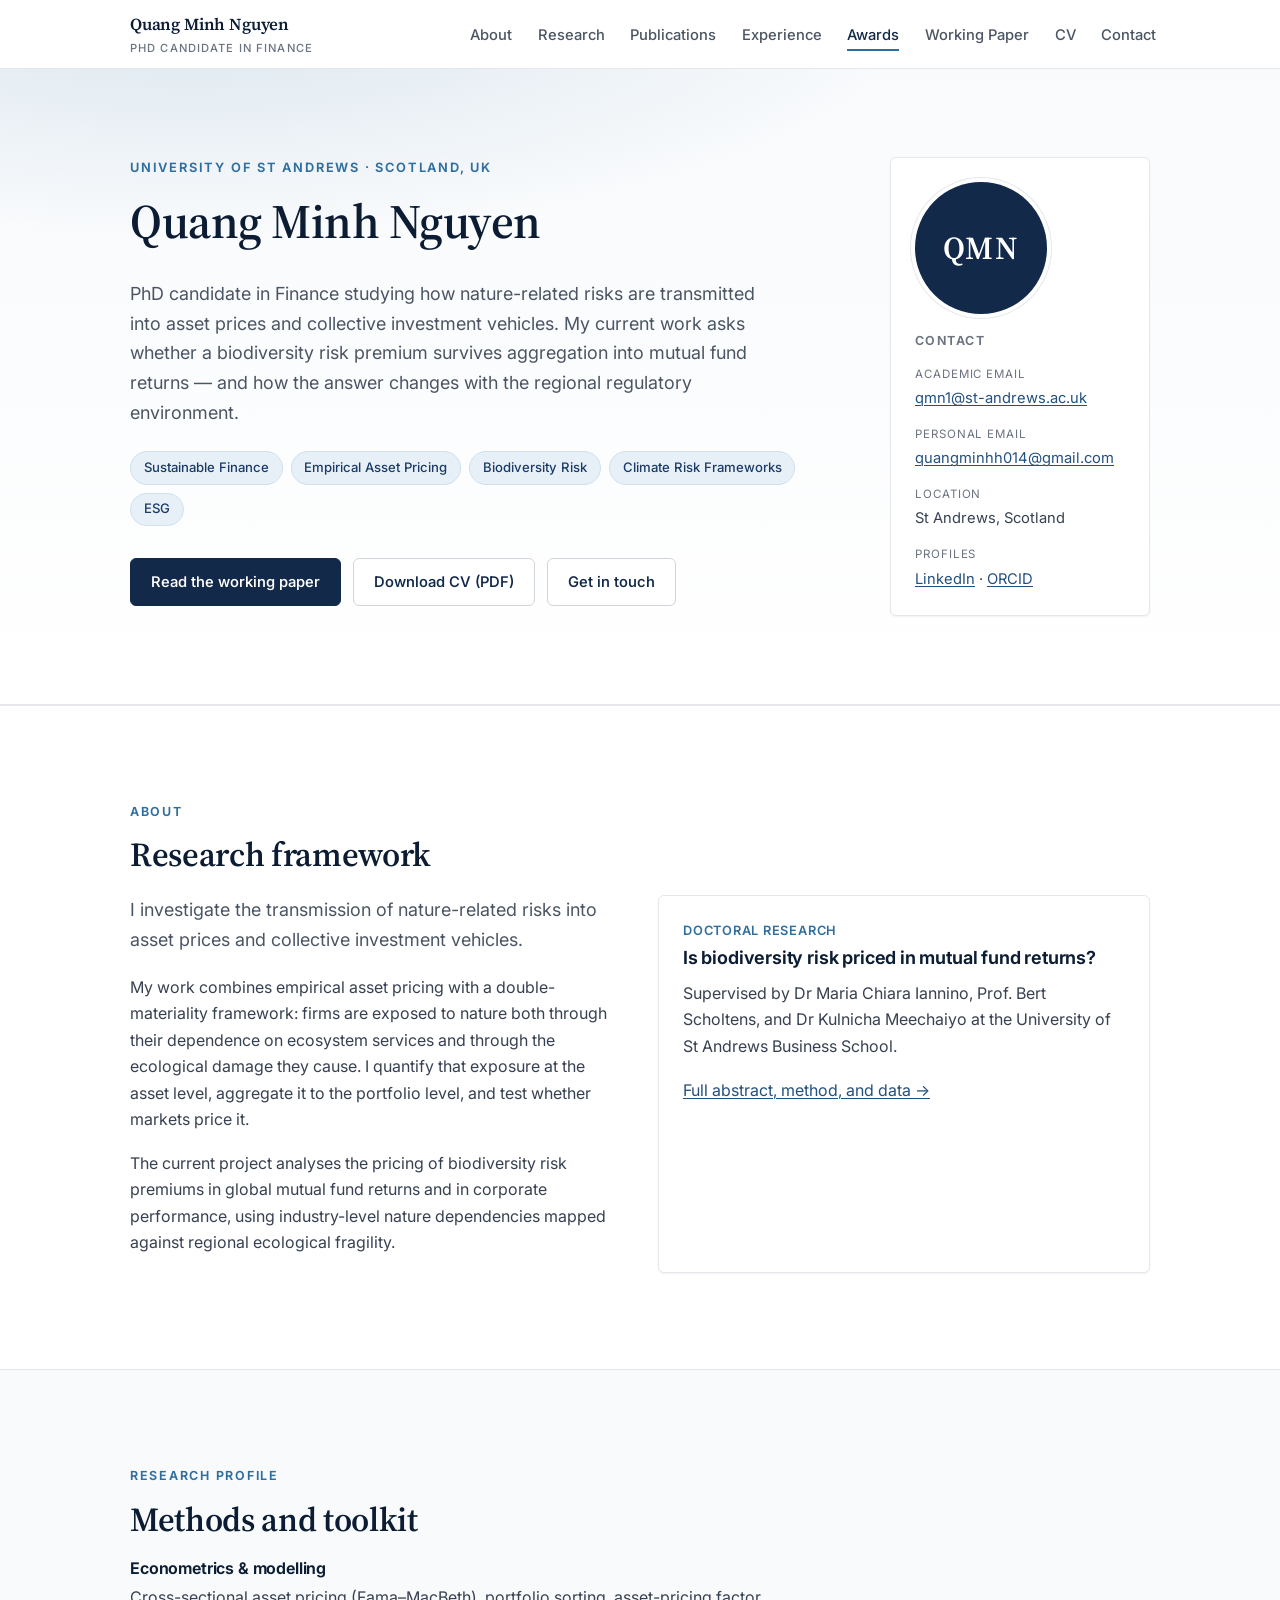
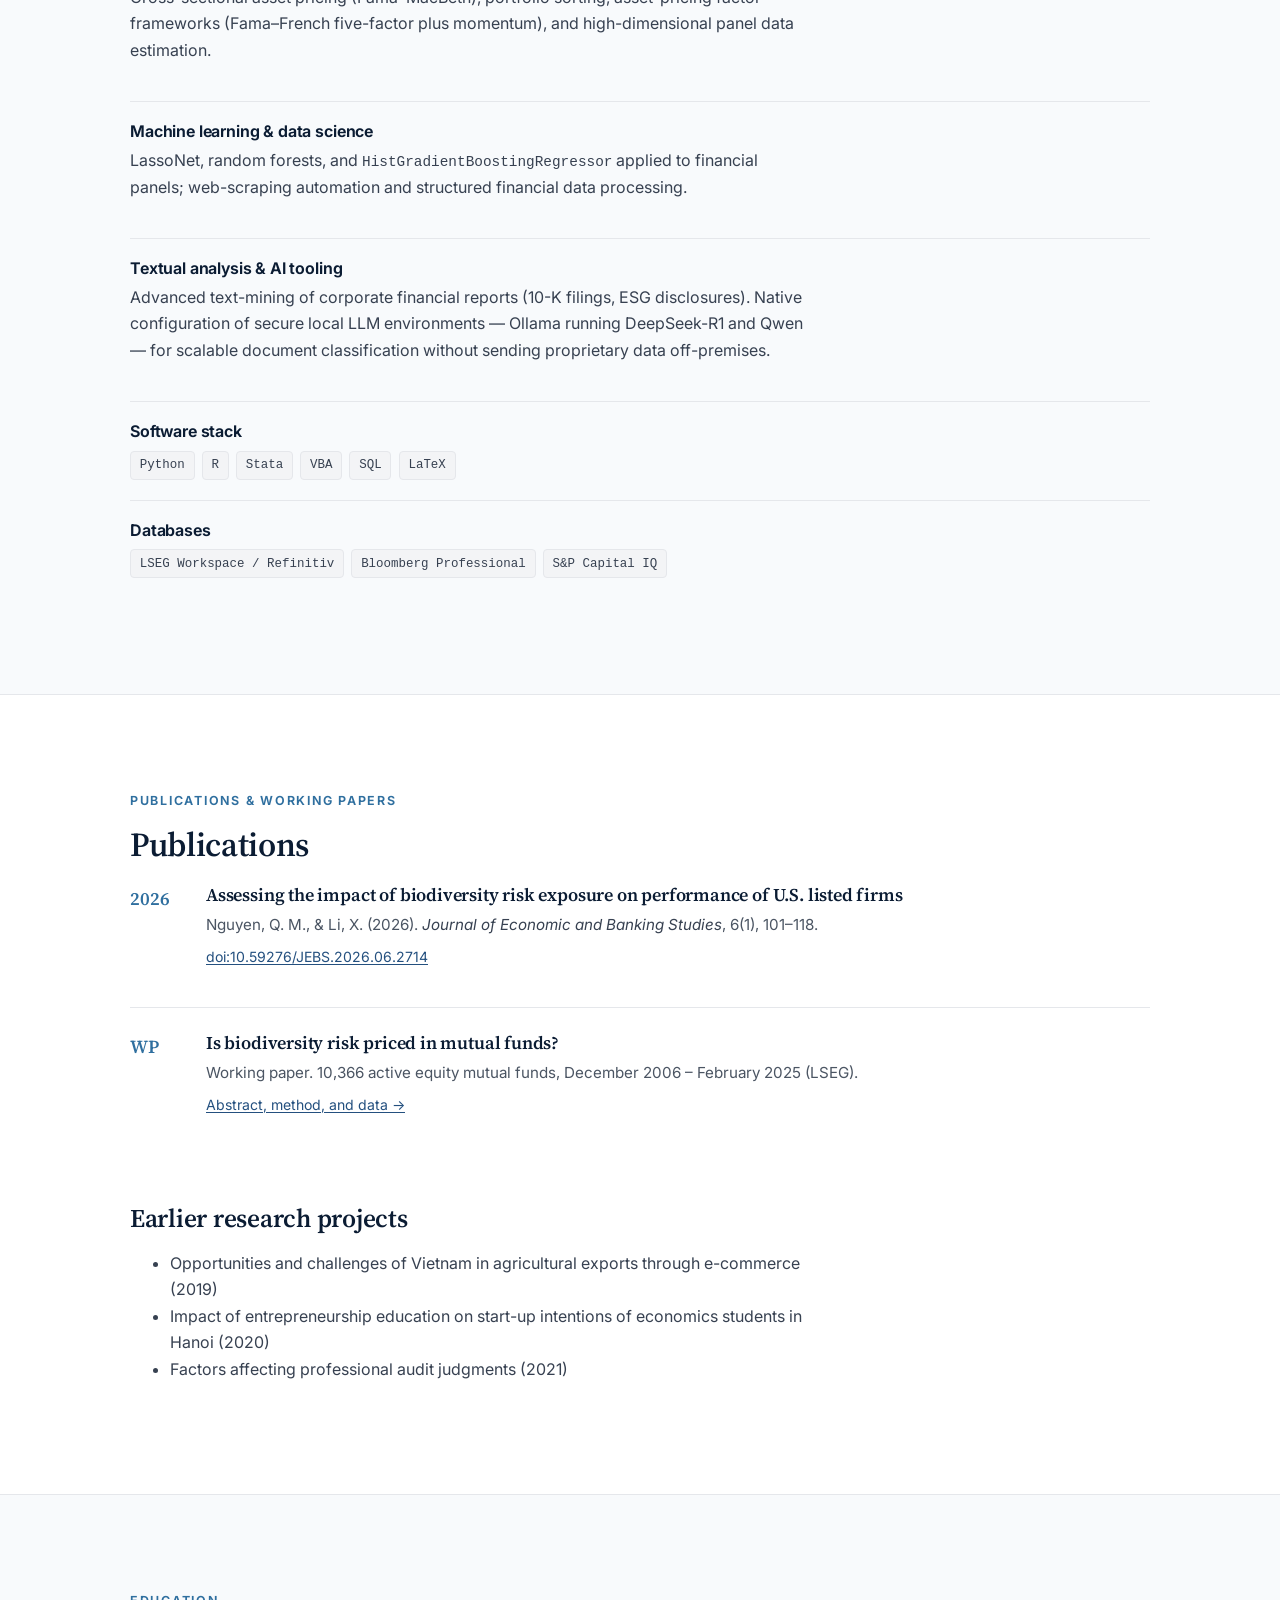
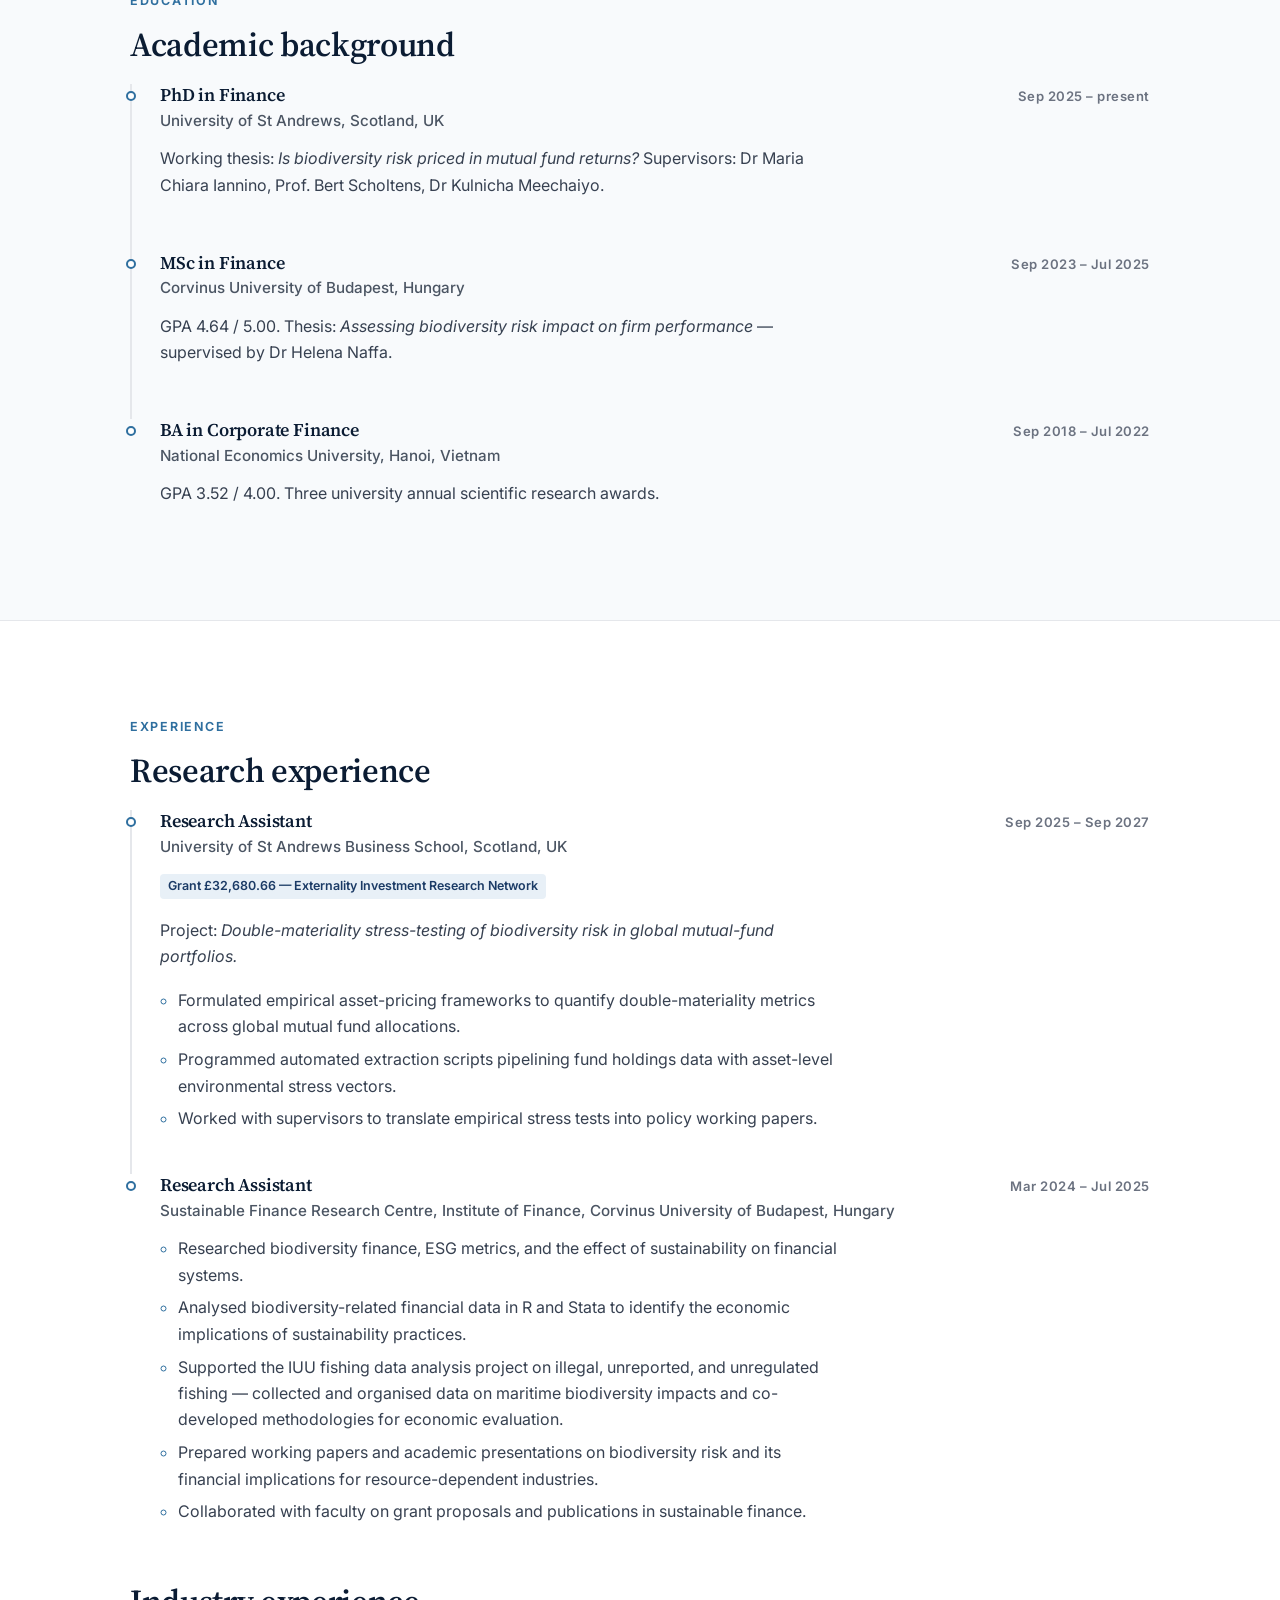
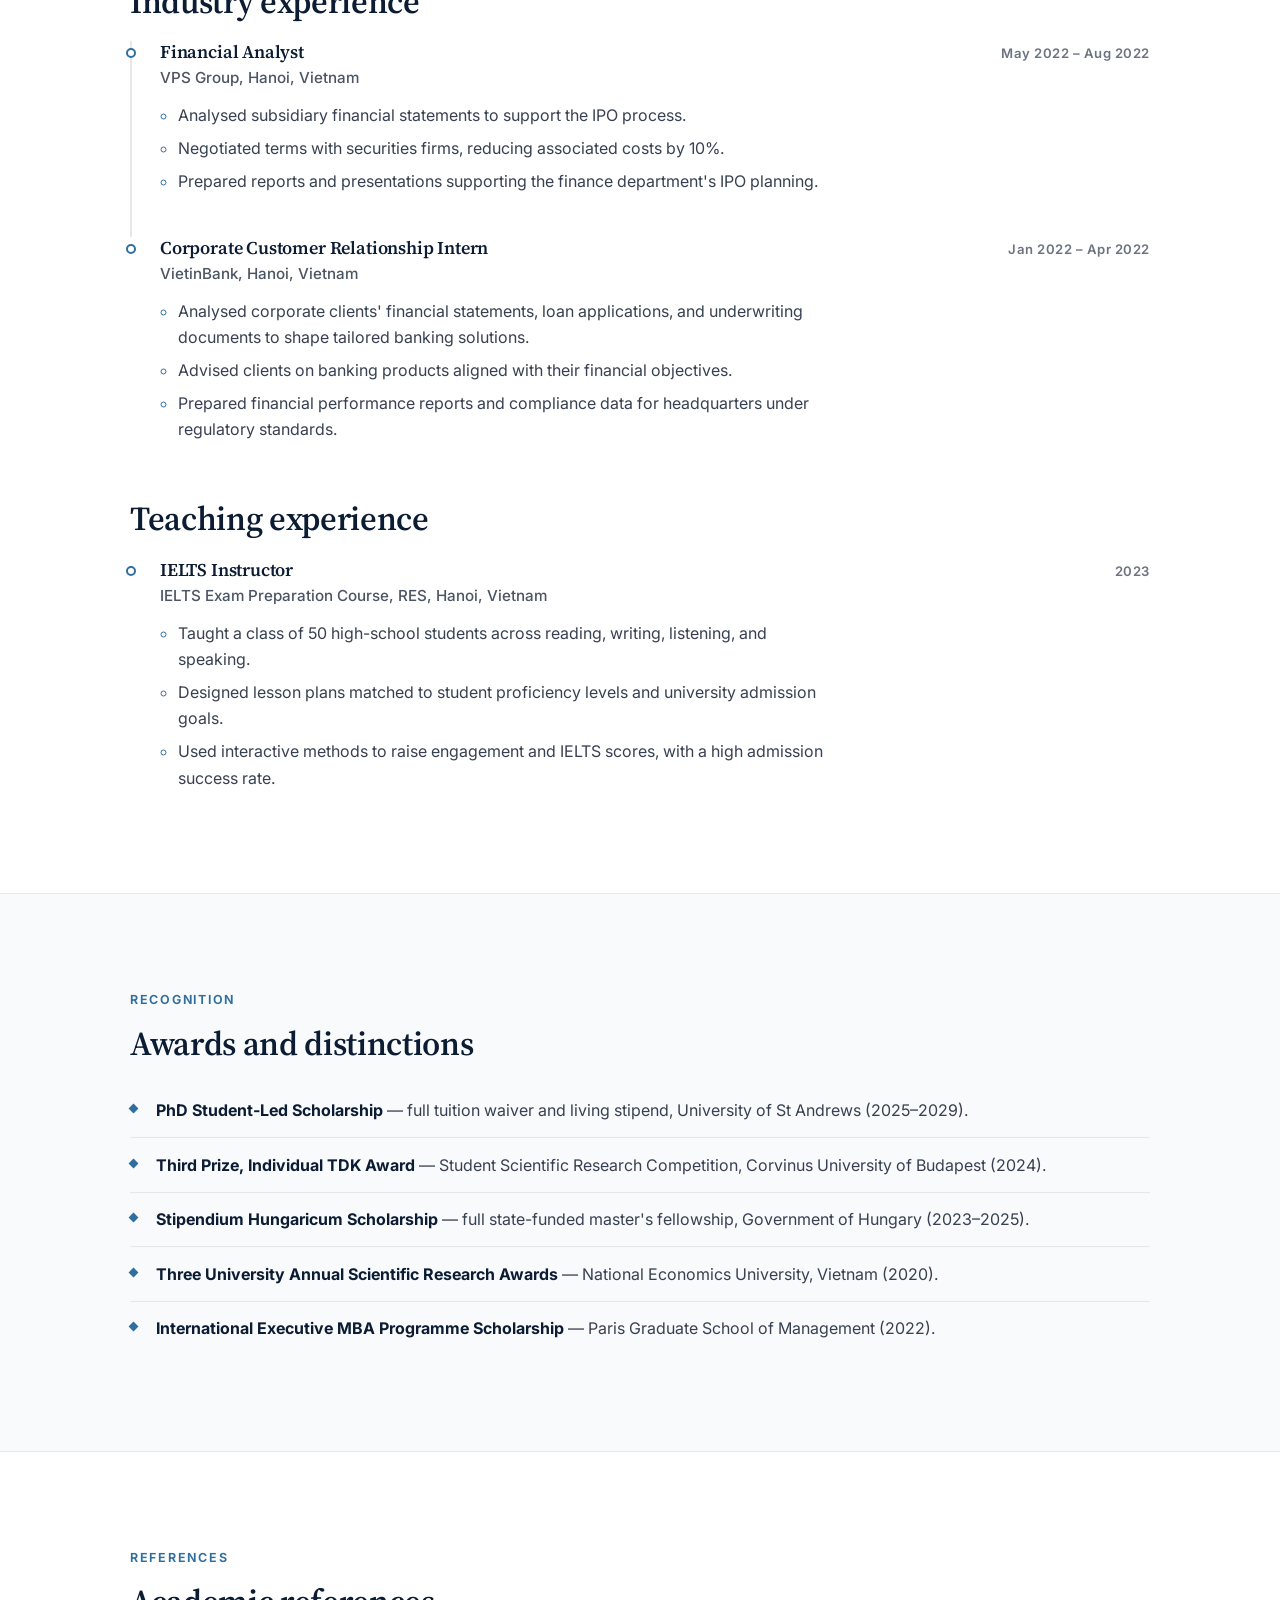
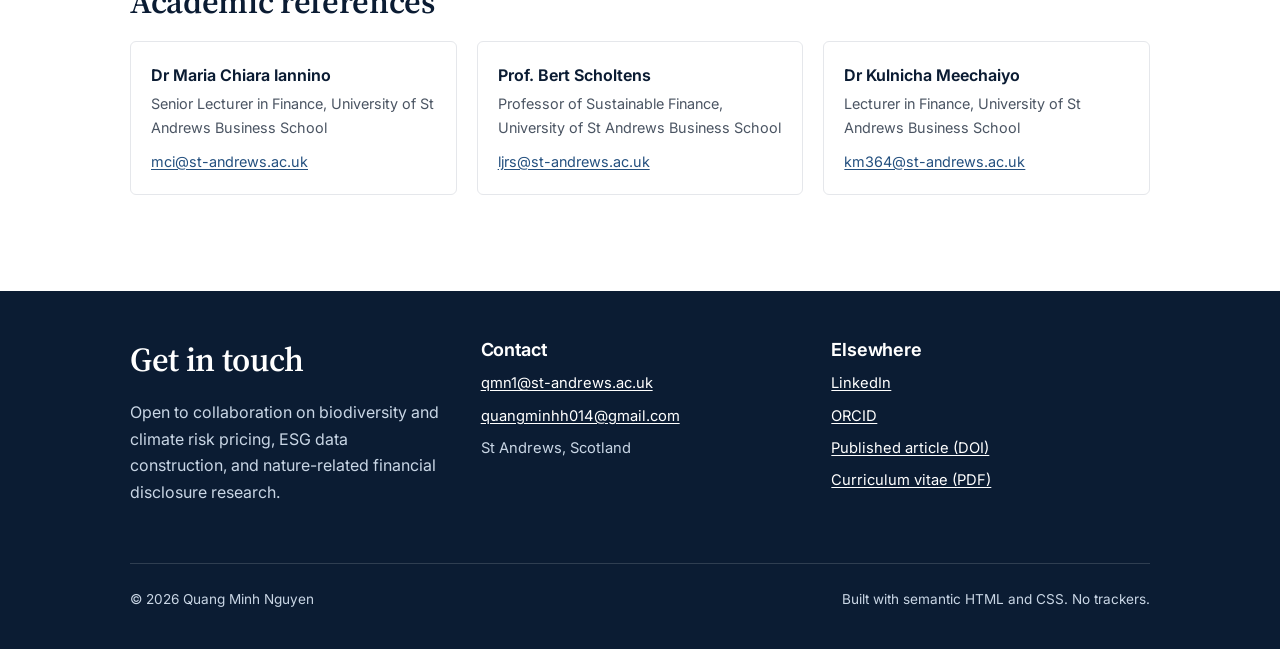
==== commit 6a19d56b: "Link LinkedIn and ORCID profiles Replace placeholder LinkedIn and Google Scholar links with the real" ====
--- a/index.html
+++ b/index.html
@@ -35,6 +35,11 @@
     { "@type": "CollegeOrUniversity", "name": "Corvinus University of Budapest" },
     { "@type": "CollegeOrUniversity", "name": "National Economics University, Hanoi" }
   ],
+  "identifier": "https://orcid.org/0009-0009-6202-2671",
+  "sameAs": [
+    "https://orcid.org/0009-0009-6202-2671",
+    "https://www.linkedin.com/in/minh410/"
+  ],
   "knowsAbout": [
     "Sustainable Finance",
     "Empirical Asset Pricing",
@@ -125,8 +130,8 @@
 
           <dt>Profiles</dt>
           <dd>
-            <a href="https://www.linkedin.com/" rel="me noopener">LinkedIn</a> ·
-            <a href="https://scholar.google.com/" rel="me noopener">Google&nbsp;Scholar</a>
+            <a href="https://www.linkedin.com/in/minh410/" rel="me noopener">LinkedIn</a> ·
+            <a href="https://orcid.org/0009-0009-6202-2671" rel="me noopener">ORCID</a>
           </dd>
         </dl>
       </aside>
@@ -512,8 +517,8 @@
       <div>
         <h4 style="color:#fff">Elsewhere</h4>
         <ul>
-          <li><a href="https://www.linkedin.com/" rel="me noopener">LinkedIn</a></li>
-          <li><a href="https://scholar.google.com/" rel="me noopener">Google Scholar</a></li>
+          <li><a href="https://www.linkedin.com/in/minh410/" rel="me noopener">LinkedIn</a></li>
+          <li><a href="https://orcid.org/0009-0009-6202-2671" rel="me noopener">ORCID</a></li>
           <li><a href="https://doi.org/10.59276/JEBS.2026.06.2714" rel="noopener">Published article (DOI)</a></li>
           <li><a href="assets/cv/CV_NguyenQuangMinh.pdf" target="_blank" rel="noopener">Curriculum vitae (PDF)</a></li>
         </ul>
